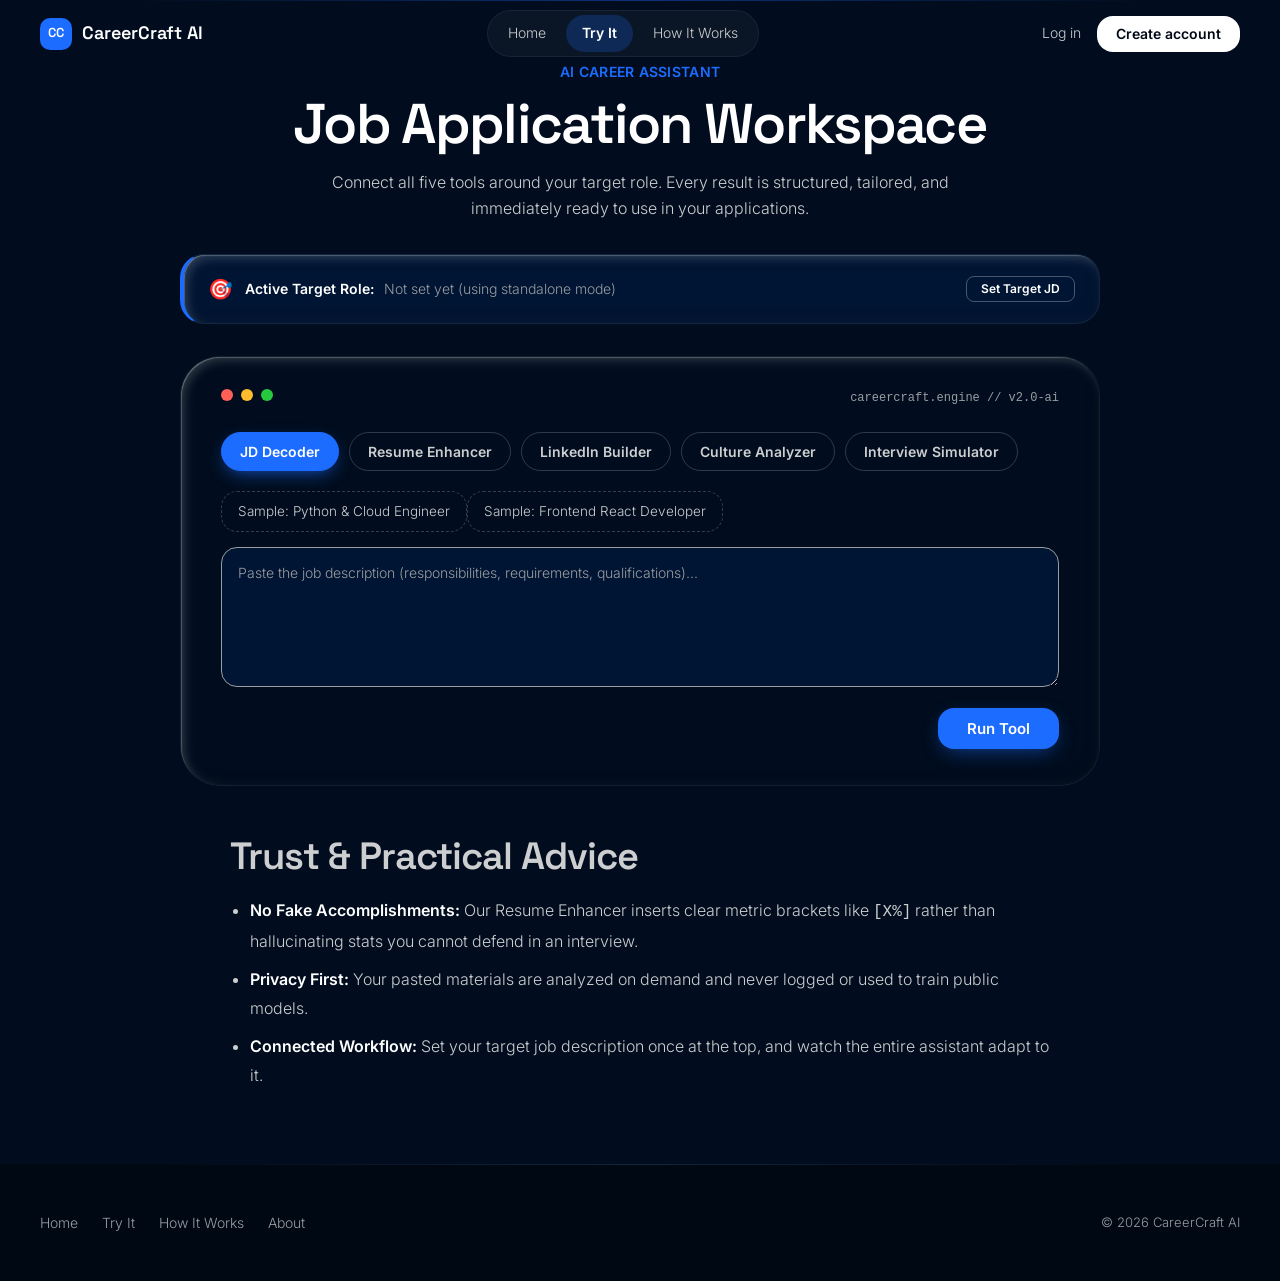
==== src/main/resources/static/try.html @ e19ee3cd "Initial commit: CareerCraft AI application suite with Gemini 2.5 Flash, structured JSON intelligence" ====
<!DOCTYPE html>
<html lang="en">
<head>
  <meta charset="UTF-8">
  <meta name="viewport" content="width=device-width, initial-scale=1.0">
  <title>Application Workspace | CareerCraft AI</title>
  <meta name="description" content="One workspace to decode job postings, tailor resume bullets, craft LinkedIn branding, research culture, and practice interactive interview questions.">
  <link rel="preconnect" href="https://fonts.googleapis.com">
  <link rel="preconnect" href="https://fonts.gstatic.com" crossorigin>
  <link href="https://fonts.googleapis.com/css2?family=Inter:wght@100;300;600&family=Space+Grotesk:wght@600&display=swap" rel="stylesheet">
  <link rel="stylesheet" href="css/tokens.css">
  <link rel="stylesheet" href="css/base.css">
  <link rel="stylesheet" href="css/components.css">
  <link rel="stylesheet" href="css/pages.css">
</head>
<body>
  <nav class="nav">
    <a href="index.html" class="nav__logo">
      <span class="nav__logo-mark">CC</span>
      CareerCraft AI
    </a>
    <div class="nav__links">
      <a href="index.html" class="nav__link">Home</a>
      <a href="try.html" class="nav__link nav__link--active">Try It</a>
      <a href="how-it-works.html" class="nav__link">How It Works</a>
    </div>
    <div class="nav__right">
      <a href="login.html" class="nav__login-link">Log in</a>
      <a href="signup.html" class="btn-nav-white">Create account</a>
      <button class="nav__toggle" aria-expanded="false" aria-label="Toggle menu">&#x2630;</button>
    </div>
  </nav>

  <main class="band-deep" style="min-height: calc(100vh - 64px); padding: var(--spacing-64) clamp(var(--spacing-20), 4vw, var(--spacing-40));">
    <div class="try-header text-center reveal" style="margin-bottom: var(--spacing-32);">
      <p class="text-eyebrow text-blue" style="margin-bottom: var(--spacing-12);">AI CAREER ASSISTANT</p>
      <h1 class="text-heading" style="margin-bottom: var(--spacing-16);">Job Application Workspace</h1>
      <p class="text-body text-fog" style="max-width: 680px; margin: 0 auto;">Connect all five tools around your target role. Every result is structured, tailored, and immediately ready to use in your applications.</p>
    </div>

    <!-- ═══ CONNECTED TARGET ROLE BANNER ═══ -->
    <div class="card reveal" style="max-width: 920px; margin: 0 auto var(--spacing-32); padding: 18px 24px; border-left: 4px solid var(--color-signal-blue); background: var(--color-indigo-surface);">
      <div style="display: flex; justify-content: space-between; align-items: center; flex-wrap: wrap; gap: 12px;">
        <div style="display: flex; align-items: center; gap: 12px;">
          <span style="font-size: 20px;">🎯</span>
          <div>
            <strong style="color: var(--color-paper-white); font-size: 14px;">Active Target Role:</strong>
            <span id="target-role-label" style="color: var(--color-fog); font-size: 14px; margin-left: 6px;">Not set yet</span>
          </div>
        </div>
        <div style="display: flex; gap: 8px;">
          <button id="btn-set-target" class="btn-ghost" style="padding: 6px 14px; font-size: 12px; border-radius: 8px;">Set Target JD</button>
          <button id="btn-clear-target" class="btn-ghost" style="padding: 6px 14px; font-size: 12px; border-radius: 8px; display: none;">Clear</button>
        </div>
      </div>
      <!-- Target JD Input Drawer -->
      <div id="target-role-drawer" style="display: none; margin-top: 14px; padding-top: 14px; border-top: 1px solid rgba(255,255,255,0.08);">
        <p style="font-size: 13px; color: var(--color-mist); margin-bottom: 8px;">Paste your target job posting once. All tools will automatically customize their suggestions for this role.</p>
        <textarea id="target-role-input" class="field__textarea" style="min-height: 90px; font-size: 13px;" placeholder="Paste job title & description here..."></textarea>
        <div style="display: flex; justify-content: flex-end; gap: 8px; margin-top: 10px;">
          <button id="btn-save-target" class="btn-primary" style="padding: 8px 16px; font-size: 13px;">Save Role Context</button>
        </div>
      </div>
    </div>

    <!-- ═══ WORKSPACE INTERFACE ═══ -->
    <div class="card try-workspace reveal" style="border-radius: var(--radius-largecontainers); max-width: 920px; margin: 0 auto var(--spacing-48);">
      <div class="try-workspace__toolbar" aria-hidden="true">
        <span class="try-workspace__dot try-workspace__dot--red"></span>
        <span class="try-workspace__dot try-workspace__dot--yellow"></span>
        <span class="try-workspace__dot try-workspace__dot--green"></span>
        <span style="margin-left: auto; font-size: 12px; color: var(--color-mist); font-family: monospace;">careercraft.engine // v2.0-ai</span>
      </div>

      <!-- Tool selector -->
      <div class="try-workspace__selector pill-group" style="margin-bottom: var(--spacing-20);">
        <button class="pill" data-tool="jd-decoder">JD Decoder</button>
        <button class="pill" data-tool="resume-enhancer">Resume Enhancer</button>
        <button class="pill" data-tool="linkedin-builder">LinkedIn Builder</button>
        <button class="pill" data-tool="culture-analyzer">Culture Analyzer</button>
        <button class="pill" data-tool="interview-simulator">Interview Simulator</button>
      </div>

      <!-- Example chips / helper shortcuts -->
      <div class="try-workspace__chips" style="margin-bottom: 12px;"></div>

      <!-- Main Input Box -->
      <div class="try-workspace__input-area">
        <textarea id="demo-input" class="field__textarea" style="min-height: 140px; font-size: 14px; line-height: 1.6;" placeholder=""></textarea>
      </div>

      <!-- Run Action Row -->
      <div class="try-workspace__run-row" style="display: flex; justify-content: space-between; align-items: center; margin-top: 14px;">
        <span id="workspace-context-hint" style="font-size: 12px; color: var(--color-mist);"></span>
        <button id="demo-run" class="btn-primary" style="padding: 12px 28px;">Run Tool</button>
      </div>

      <!-- Loading State -->
      <div id="demo-loading" style="display: none; padding: 36px 20px; text-align: center;">
        <div style="display: inline-block; width: 36px; height: 36px; border: 3px solid rgba(28,108,255,0.2); border-top-color: var(--color-signal-blue); border-radius: 50%; animation: spin 0.8s linear infinite;"></div>
        <p style="margin-top: 14px; color: var(--color-paper-white); font-weight: 500;">Analyzing with AI Engine...</p>
        <p id="demo-loading-sub" style="font-size: 12px; color: var(--color-mist); margin-top: 4px;">Structuring application-ready output</p>
      </div>

      <!-- ═══ STRUCTURED RESULT PANEL ═══ -->
      <div class="try-workspace__result">
        <div class="result-panel">
          <div class="result-panel__header" style="display: flex; justify-content: space-between; align-items: center;">
            <div class="result-panel__title" id="result-title">STRUCTURED RESULT</div>
            <button id="demo-copy-all" class="btn-copy">Copy All</button>
          </div>
          <!-- Designed interactive container -->
          <div class="result-panel__body" id="structured-result-container" style="padding: 24px;"></div>
        </div>
      </div>

      <!-- Guest limit notice -->
      <div class="try-workspace__notice notice" style="display: none; margin-top: var(--spacing-24);">
        <p><strong>You've completed your 3 free guest runs!</strong> Create a free account to unlock a generous daily limit and permanently save all your application outputs.</p>
        <div class="notice__actions" style="margin-top: 14px; display: flex; gap: 12px;">
          <a href="signup.html" class="btn-primary">Create free account</a>
          <a href="login.html" class="btn-ghost">Log in</a>
        </div>
      </div>
    </div>

    <!-- Good to know info -->
    <div class="try-good-to-know reveal" style="max-width: 820px; margin: 0 auto; color: var(--color-fog);">
      <h2 class="text-heading-sm" style="margin-bottom: var(--spacing-16);">Trust & Practical Advice</h2>
      <ul style="line-height: 1.8;">
        <li><strong>No Fake Accomplishments:</strong> Our Resume Enhancer inserts clear metric brackets like <code>[X%]</code> rather than hallucinating stats you cannot defend in an interview.</li>
        <li><strong>Privacy First:</strong> Your pasted materials are analyzed on demand and never logged or used to train public models.</li>
        <li><strong>Connected Workflow:</strong> Set your target job description once at the top, and watch the entire assistant adapt to it.</li>
      </ul>
    </div>
  </main>

  <footer class="footer">
    <div class="footer__inner">
      <div class="footer__links">
        <a href="index.html" class="footer__link">Home</a>
        <a href="try.html" class="footer__link">Try It</a>
        <a href="how-it-works.html" class="footer__link">How It Works</a>
        <a href="about.html" class="footer__link">About</a>
      </div>
      <p class="footer__copy">&copy; 2026 CareerCraft AI</p>
    </div>
  </footer>

  <style>
    @keyframes spin { to { transform: rotate(360deg); } }
    .skill-chip {
      display: inline-flex;
      align-items: center;
      gap: 6px;
      padding: 6px 14px;
      border-radius: 999px;
      background: rgba(28, 108, 255, 0.12);
      border: 1px solid rgba(28, 108, 255, 0.28);
      color: var(--color-paper-white);
      font-size: 13px;
      margin: 4px;
      cursor: pointer;
      transition: all 0.2s ease;
    }
    .skill-chip:hover {
      background: rgba(28, 108, 255, 0.24);
      transform: translateY(-1px);
    }
    .red-flag-card {
      background: rgba(255, 68, 51, 0.08);
      border-left: 3px solid var(--color-tag-coral);
      padding: 12px 16px;
      border-radius: 0 10px 10px 0;
      margin-bottom: 10px;
    }
    .variant-card {
      background: rgba(255, 255, 255, 0.03);
      border: 1px solid rgba(255, 255, 255, 0.08);
      border-radius: 12px;
      padding: 16px 20px;
      margin-bottom: 14px;
      transition: border-color 0.2s ease;
    }
    .variant-card:hover {
      border-color: rgba(28, 108, 255, 0.4);
    }
  </style>

  <script src="js/api.js"></script>
  <script src="js/auth.js"></script>
  <script src="js/reveal.js"></script>
  <script src="js/demo.js"></script>
  <script src="js/nav.js"></script>
</body>
</html>
---- src/main/resources/static/css/tokens.css ----
/* ============================================================
   tokens.css — CareerCraft AI Design Tokens
   Source: DESIGN.md §9
   ============================================================ */

:root {
  /* Colours: surfaces */
  --color-midnight-canvas: #000814;
  --color-deep-surface: #010d1e;
  --color-indigo-surface: #001533;
  --color-cobalt-surface: #00215e;

  /* Colours: text, border, action */
  --color-paper-white: #ffffff;
  --color-fog: #ccced0;
  --color-mist: #999ca1;
  --color-steel-border: #11263b;
  --color-signal-blue: #1c6cff;

  /* Colours: tags */
  --color-tag-coral: #ff4433;
  --color-tag-lime: #00cc4b;
  --color-tag-tangerine: #ff8833;
  --color-tag-hot-pink: #ff33aa;
  --color-tag-violet: #9019e6;
  --color-tag-sunflower: #ffcc02;
  --color-tag-sky: #00acfe;
  --color-tag-ember: #ea687c;
  --color-tag-olive: #94ae43;
  --color-tag-slate: #5c6f8a;

  /* Fonts */
  --font-display: 'Space Grotesk', ui-sans-serif, system-ui, -apple-system, BlinkMacSystemFont, "Segoe UI", Roboto, sans-serif;
  --font-body: 'Inter', ui-sans-serif, system-ui, -apple-system, BlinkMacSystemFont, "Segoe UI", Roboto, sans-serif;
  --font-eyebrow: var(--font-body);
  --font-weight-thin: 100;
  --font-weight-light: 300;
  --font-weight-semibold: 600;

  /* Type scale */
  --text-caption: 12px;      --leading-caption: 1.2;      --tracking-caption: 0;
  --text-body-sm: 14px;      --leading-body-sm: 1.4;      --tracking-body-sm: -0.14px;
  --text-body: 16px;         --leading-body: 1.4;         --tracking-body: -0.16px;
  --text-body-lg: 18px;      --leading-body-lg: 1.6;      --tracking-body-lg: -0.18px;
  --text-subheading: 24px;   --leading-subheading: 1.4;   --tracking-subheading: -0.24px;
  --text-eyebrow: 28px;      --leading-eyebrow: 1;        --tracking-eyebrow: 1.12px;
  --text-heading-sm: clamp(28px, 4vw, 38px);  --leading-heading-sm: 1.3;  --tracking-heading-sm: -0.76px;
  --text-heading: clamp(36px, 6vw, 56px);     --leading-heading: 1.2;     --tracking-heading: -1.12px;
  --text-heading-lg: clamp(40px, 7vw, 64px);  --leading-heading-lg: 1.1;  --tracking-heading-lg: -0.64px;
  --text-display: clamp(56px, 11vw, 148px);   --leading-display: 0.9;     --tracking-display: -0.02em;

  /* Spacing (base 4px) */
  --spacing-unit: 4px;
  --spacing-4: 4px;   --spacing-8: 8px;    --spacing-12: 12px;  --spacing-16: 16px;
  --spacing-20: 20px; --spacing-24: 24px;  --spacing-28: 28px;  --spacing-32: 32px;
  --spacing-40: 40px; --spacing-48: 48px;  --spacing-56: 56px;  --spacing-64: 64px;
  --spacing-80: 80px; --spacing-88: 88px;  --spacing-112: 112px; --spacing-160: 160px;

  /* Layout */
  --page-max-width: 1200px;
  --section-gap-min: 80px;
  --section-gap-max: 120px;
  --card-padding: 24px;
  --element-gap: 16px;
  --measure: 60ch;

  /* Radii */
  --radius-images: 8px;
  --radius-buttons: 16px;
  --radius-tags: 20px;
  --radius-cards: 24px;
  --radius-largecontainers: 40px;
  --radius-pills: 9999px;

  /* Elevation (inset only) */
  --shadow-md: rgba(255,255,255,0.16) 4px 4px 16px -4px inset,
               rgba(0,0,0,0.2) -4px -4px 16px -4px inset,
               rgba(255,255,255,0.08) 4px 4px 8px 0 inset,
               rgba(255,255,255,0.4) 1px 1px 1px -0.5px inset;
  --shadow-pressed: rgba(0,0,0,0.2) -4px -4px 16px -4px inset;
  --shadow-glow: rgba(38,113,217,0.08) 0 0 12px 0 inset,
                 rgba(0,0,0,0.32) 0 -4px 8px 0 inset;

  /* Surface aliases */
  --surface-canvas: var(--color-midnight-canvas);
  --surface-deep: var(--color-deep-surface);
  --surface-indigo: var(--color-indigo-surface);
  --surface-cobalt: var(--color-cobalt-surface);
}
---- src/main/resources/static/css/base.css ----
/* base.css — reset, type, layout, nav, buttons, footer */
:root{--ease:cubic-bezier(.16,1,.3,1);--ease-spring:cubic-bezier(.34,1.56,.64,1)}
*,*::before,*::after{box-sizing:border-box;margin:0;padding:0}
html{scroll-behavior:smooth;scroll-padding-top:88px}
body{font-family:var(--font-body);font-weight:300;font-size:var(--text-body);line-height:1.6;background:var(--color-midnight-canvas);color:var(--color-paper-white);-webkit-font-smoothing:antialiased;overflow-x:hidden}
h1,h2,h3{font-family:var(--font-display);font-weight:600;line-height:1.15;letter-spacing:-.02em}
a{color:var(--color-signal-blue);text-decoration:none;transition:color .25s var(--ease)}
a:hover{color:#6da2ff}
ul,ol{padding-left:1.25em}
li{margin-bottom:.6em}
strong{font-weight:600;color:var(--color-paper-white)}
:focus-visible{outline:2px solid var(--color-signal-blue);outline-offset:3px;border-radius:6px}
::selection{background:var(--color-signal-blue);color:#fff}

/* Type utilities */
.text-display{font-family:var(--font-display);font-weight:600;font-size:var(--text-display);line-height:.95;letter-spacing:-.035em}
.text-heading{font-size:clamp(34px,5.2vw,56px);letter-spacing:-.03em;line-height:1.1}
.text-heading-sm{font-size:clamp(26px,3.4vw,38px);letter-spacing:-.025em;line-height:1.2}
.text-eyebrow{font-family:var(--font-body);font-weight:600;font-size:14px;letter-spacing:.02em;line-height:1.2}
.text-body{font-size:var(--text-body)}
.text-body-lg{font-size:clamp(17px,1.6vw,19px);line-height:1.65}
.text-caption{font-size:var(--text-caption)}
.text-blue{color:var(--color-signal-blue)}
.text-fog{color:var(--color-fog)}
.text-mist{color:var(--color-mist)}
.text-center{text-align:center}
.measure{max-width:var(--measure)}

/* Layout bands */
main{display:block}
.section{padding:clamp(72px,10vw,120px) clamp(24px,5vw,40px)}
.section:first-child{padding-top:clamp(128px,16vw,176px)}
.section__inner{max-width:var(--page-max-width);margin:0 auto}
.band-canvas{background:var(--color-midnight-canvas)}
.band-deep{background:var(--color-deep-surface);position:relative}
.band-deep::before{content:"";position:absolute;top:0;left:10%;right:10%;height:1px;background:linear-gradient(90deg,transparent,rgba(28,108,255,.4),transparent)}

/* Nav */
.nav{position:fixed;inset:0 0 auto 0;z-index:100;height:68px;display:flex;align-items:center;justify-content:space-between;gap:24px;padding:0 clamp(20px,4vw,40px);transition:background .4s var(--ease),backdrop-filter .4s var(--ease),border-color .4s var(--ease);border-bottom:1px solid transparent}
.nav--scrolled{background:rgba(0,8,20,.72);-webkit-backdrop-filter:blur(16px) saturate(1.4);backdrop-filter:blur(16px) saturate(1.4);border-color:rgba(255,255,255,.06)}
.nav__logo{display:flex;align-items:center;gap:10px;font-family:var(--font-display);font-weight:600;font-size:18px;color:var(--color-paper-white)}
.nav__logo:hover{color:#fff}
.nav__logo-mark{display:grid;place-items:center;width:32px;height:32px;border-radius:10px;background:var(--color-signal-blue);font-size:13px;letter-spacing:0;transition:transform .5s var(--ease-spring)}
.nav__logo:hover .nav__logo-mark{transform:rotate(-8deg) scale(1.08)}
.nav__links{display:flex;gap:4px;padding:4px;border-radius:999px;background:rgba(255,255,255,.04);border:1px solid rgba(255,255,255,.06)}
.nav__link{padding:7px 16px;border-radius:999px;font-size:14px;font-weight:300;color:var(--color-fog);transition:background .3s var(--ease),color .3s var(--ease)}
.nav__link:hover{color:#fff;background:rgba(255,255,255,.07)}
.nav__link--active{color:#fff;background:rgba(28,108,255,.22);font-weight:600}
.nav__right{display:flex;align-items:center;gap:16px}
.nav__login-link{font-size:14px;color:var(--color-fog)}
.nav__login-link:hover{color:#fff}
.nav__toggle{display:none;background:none;border:1px solid rgba(255,255,255,.15);color:#fff;width:40px;height:40px;border-radius:12px;font-size:18px;cursor:pointer;transition:background .2s}
.nav__toggle:hover{background:rgba(255,255,255,.08)}

/* Buttons */
.btn-primary,.btn-ghost,.btn-nav-white,.btn-copy{display:inline-flex;align-items:center;justify-content:center;gap:8px;font-family:var(--font-body);font-weight:600;font-size:15px;line-height:1;padding:13px 22px;border-radius:var(--radius-buttons);border:1px solid transparent;cursor:pointer;position:relative;overflow:hidden;transition:transform .35s var(--ease),box-shadow .35s var(--ease),background .25s,border-color .25s,color .25s}
.btn-primary{background:var(--color-signal-blue);color:#fff;box-shadow:0 6px 20px -6px rgba(28,108,255,.6)}
.btn-primary::after{content:"";position:absolute;inset:0;background:linear-gradient(110deg,transparent 30%,rgba(255,255,255,.28) 50%,transparent 70%);transform:translateX(-120%);transition:transform .7s var(--ease)}
.btn-primary:hover{color:#fff;transform:translateY(-2px);box-shadow:0 12px 32px -6px rgba(28,108,255,.75)}
.btn-primary:hover::after{transform:translateX(120%)}
.btn-primary:active,.btn-ghost:active,.btn-nav-white:active{transform:translateY(0) scale(.97);box-shadow:var(--shadow-pressed)}
.btn-primary:disabled{opacity:.6;cursor:progress;transform:none}
.btn-primary--lg{padding:17px 32px;font-size:17px}
.btn-ghost{background:transparent;color:#fff;border-color:rgba(255,255,255,.28)}
.btn-ghost:hover{color:#fff;background:rgba(255,255,255,.08);border-color:rgba(255,255,255,.6);transform:translateY(-2px)}
.btn-nav-white{background:#fff;color:var(--color-midnight-canvas);padding:10px 18px;font-size:14px}
.btn-nav-white:hover{color:var(--color-midnight-canvas);transform:translateY(-2px);box-shadow:0 8px 24px -6px rgba(255,255,255,.4)}

/* Footer */
.footer{background:var(--color-midnight-canvas);padding:48px clamp(24px,5vw,40px);position:relative}
.footer::before{content:"";position:absolute;top:0;left:10%;right:10%;height:1px;background:linear-gradient(90deg,transparent,var(--color-steel-border),transparent)}
.footer__inner{max-width:var(--page-max-width);margin:0 auto;display:flex;flex-wrap:wrap;gap:20px;justify-content:space-between;align-items:center}
.footer__links{display:flex;flex-wrap:wrap;gap:24px}
.footer__link{color:var(--color-mist);font-size:14px}
.footer__link:hover{color:#fff}
.footer__copy{color:var(--color-mist);font-size:13px}

/* Scroll reveal (class added by reveal.js) */
.reveal{opacity:0;transform:translateY(28px);filter:blur(6px);transition:opacity .8s var(--ease),transform .8s var(--ease),filter .8s var(--ease)}
.reveal--visible{opacity:1;transform:none;filter:none}
.reveal-delay-1{transition-delay:.08s}.reveal-delay-2{transition-delay:.16s}.reveal-delay-3{transition-delay:.24s}.reveal-delay-4{transition-delay:.32s}

@media (max-width:860px){
  .nav__toggle{display:block}
  .nav__login-link{display:none}
  .nav__links{position:absolute;top:76px;left:16px;right:16px;flex-direction:column;border-radius:20px;padding:10px;background:rgba(1,13,30,.96);-webkit-backdrop-filter:blur(16px);backdrop-filter:blur(16px);opacity:0;transform:translateY(-10px) scale(.98);pointer-events:none;transition:opacity .3s var(--ease),transform .4s var(--ease)}
  .nav__links--open{opacity:1;transform:none;pointer-events:auto}
  .nav__link{padding:12px 16px;border-radius:12px}
}
@media (prefers-reduced-motion:reduce){
  *,*::before,*::after{animation-duration:.01ms!important;transition-duration:.01ms!important;scroll-behavior:auto!important}
  .reveal{opacity:1;transform:none;filter:none}
}
---- src/main/resources/static/css/components.css ----
/* components.css — cards, tags, pills, chips, forms, results, notices */

/* Card with cursor spotlight (--mx/--my set in nav.js) */
.card{position:relative;overflow:hidden;background:var(--color-deep-surface);border:1px solid rgba(255,255,255,.07);border-radius:var(--radius-cards);padding:var(--card-padding);box-shadow:var(--shadow-md);transition:transform .5s var(--ease),border-color .4s var(--ease),box-shadow .5s var(--ease)}
.card::before{content:"";position:absolute;inset:0;background:radial-gradient(360px circle at var(--mx,50%) var(--my,0%),rgba(28,108,255,.16),transparent 60%);opacity:0;transition:opacity .4s;pointer-events:none}
.card:hover{transform:translateY(-6px);border-color:rgba(28,108,255,.45)}
.card:hover::before{opacity:1}

/* Tags */
.tag{display:inline-block;padding:8px 16px;border-radius:var(--radius-tags);font-size:13px;font-weight:600;line-height:1.2;color:var(--color-midnight-canvas);white-space:nowrap;transition:transform .4s var(--ease-spring),filter .3s}
.tag:hover{filter:brightness(1.1)}
.tag--sky{background:var(--color-tag-sky)}
.tag--sunflower{background:var(--color-tag-sunflower)}
.tag--violet{background:var(--color-tag-violet);color:#fff}
.tag--lime{background:var(--color-tag-lime)}
.tag--coral{background:var(--color-tag-coral)}
.tag--slate{background:var(--color-tag-slate);color:#fff}

/* Pills & chips */
.pill-group{display:flex;flex-wrap:wrap;gap:10px}
.pill{font-family:var(--font-body);font-size:14px;font-weight:600;padding:10px 18px;border-radius:var(--radius-pills);background:transparent;border:1px solid rgba(255,255,255,.18);color:var(--color-fog);cursor:pointer;transition:background .3s var(--ease),color .3s,border-color .3s,transform .4s var(--ease-spring)}
.pill:hover{border-color:rgba(255,255,255,.5);color:#fff;transform:translateY(-2px)}
.pill:active{transform:scale(.95)}
.pill--active{background:var(--color-signal-blue);border-color:var(--color-signal-blue);color:#fff;box-shadow:0 6px 18px -6px rgba(28,108,255,.8)}
.chip{font-family:var(--font-body);font-weight:300;font-size:13.5px;text-align:left;line-height:1.45;padding:10px 16px;border-radius:16px;background:var(--color-deep-surface);border:1px dashed rgba(255,255,255,.2);color:var(--color-fog);cursor:pointer;transition:border-color .3s,background .3s,transform .4s var(--ease),color .3s;animation:chipIn .5s var(--ease)}
.chip:hover{border-color:var(--color-signal-blue);color:#fff;background:rgba(28,108,255,.1);transform:translateY(-2px)}
@keyframes chipIn{from{opacity:0;transform:translateY(6px)}to{opacity:1;transform:none}}

/* Forms */
.field{margin-bottom:18px}
.field__label{display:block;margin-bottom:8px;font-size:14px;font-weight:600;color:var(--color-fog);transition:color .25s}
.field:focus-within .field__label{color:#fff}
.field__input,.field__textarea{width:100%;font-family:var(--font-body);font-weight:300;font-size:16px;line-height:1.6;color:#fff;background:var(--color-indigo-surface);border:1px solid var(--color-mist);border-radius:16px;padding:14px 16px;transition:border-color .25s,box-shadow .35s var(--ease),background .25s}
.field__input:hover,.field__textarea:hover{border-color:var(--color-fog)}
.field__input:focus,.field__textarea:focus{outline:none;border-color:var(--color-signal-blue);box-shadow:0 0 0 4px rgba(28,108,255,.25);background:#001a40}
.field__textarea{min-height:170px;resize:vertical}
.field__textarea::placeholder,.field__input::placeholder{color:var(--color-mist)}
.field__error{color:var(--color-tag-coral);font-size:14px;font-weight:600}
.field__error:not(:empty)::before{content:"! ";font-weight:600}

/* Result panel: grid-row trick animates height smoothly */
.try-workspace__result{display:none;opacity:0;transition:opacity .4s var(--ease),margin .4s var(--ease);margin-top:0}
.try-workspace__result--visible{display:block !important;opacity:1 !important;margin-top:28px !important}
.result-panel{overflow:hidden;background:var(--color-indigo-surface);border:1px solid rgba(28,108,255,.3);border-radius:20px}
.result-panel__header{display:flex;justify-content:space-between;align-items:center;padding:14px 20px;background:rgba(0,0,0,.25);border-bottom:1px solid rgba(255,255,255,.06)}
.result-panel__title{font-size:13px;font-weight:600;color:var(--color-fog)}
.result-panel__body{padding:22px 24px;line-height:1.75;font-size:16px;color:var(--color-paper-white);max-width:75ch}
.btn-copy{background:transparent;color:var(--color-fog);border-color:rgba(255,255,255,.2);padding:8px 14px;font-size:13px;border-radius:12px}
.btn-copy:hover{color:#fff;border-color:#fff;background:rgba(255,255,255,.08)}

/* Notice (guest limit) */
.notice{background:var(--color-deep-surface);border:1px solid var(--color-steel-border);border-radius:16px;padding:20px 24px;color:var(--color-fog)}
.notice__actions{display:flex;flex-wrap:wrap;gap:12px;margin-top:16px}
.try-workspace__notice{max-height:0;opacity:0;overflow:hidden;padding-top:0;padding-bottom:0;border-width:0;margin-top:0;transition:max-height .6s var(--ease),opacity .5s,padding .5s var(--ease),margin .5s var(--ease)}
.try-workspace__notice--visible{max-height:320px;opacity:1;padding:20px 24px;border-width:1px;margin-top:24px}

/* Step number */
.step-number{flex:none;display:grid;place-items:center;width:44px;height:44px;border-radius:50%;background:var(--color-deep-surface);border:2px solid var(--color-signal-blue);color:#fff;font-family:var(--font-display);font-weight:600;font-size:18px;box-shadow:0 0 0 6px var(--color-deep-surface);transition:background .4s var(--ease),transform .5s var(--ease-spring)}

/* History */
.history-list{display:flex;flex-direction:column;gap:16px}
.history-entry{background:var(--color-deep-surface);border:1px solid rgba(255,255,255,.07);border-radius:20px;padding:22px 24px;box-shadow:var(--shadow-md);transition:transform .4s var(--ease),border-color .3s;animation:chipIn .6s var(--ease) backwards}
.history-entry:hover{transform:translateY(-3px);border-color:rgba(28,108,255,.4)}
.history-entry:nth-child(2){animation-delay:.07s}.history-entry:nth-child(3){animation-delay:.14s}.history-entry:nth-child(4){animation-delay:.21s}
.history-entry__header{display:flex;justify-content:space-between;align-items:center;gap:12px;margin-bottom:14px}
.history-entry__tool-tag{font-size:12px;padding:5px 12px}
.history-entry__date{font-size:13px;color:var(--color-mist)}
.history-entry__input{color:var(--color-mist);font-size:14px;display:-webkit-box;-webkit-line-clamp:3;-webkit-box-orient:vertical;overflow:hidden;margin-bottom:14px;padding-left:12px;border-left:2px solid var(--color-steel-border)}
.history-entry__result{white-space:pre-wrap;line-height:1.7;font-size:15px}

/* ---------- Structured results ---------- */
.res{display:flex;flex-direction:column;gap:22px}
.res-title{font-size:13px;font-weight:600;color:var(--color-fog);margin-bottom:10px;font-family:var(--font-body);letter-spacing:0}
.res-verdict{font-size:18px;line-height:1.55;padding:16px 18px;border-radius:16px;background:rgba(28,108,255,.12);border:1px solid rgba(28,108,255,.3)}
.res-chips{display:flex;flex-wrap:wrap;gap:8px}
.res-chip{font-size:13.5px;padding:6px 14px;border-radius:999px;animation:chipIn .5s var(--ease) backwards}
.res-chip--must{background:var(--color-signal-blue);color:#fff;font-weight:600}
.res-chip--nice{border:1px solid rgba(255,255,255,.25);color:var(--color-fog)}
.res-flags{display:flex;flex-direction:column;gap:10px}
.res-flag{padding:14px 16px;border-radius:14px;border-left:3px solid var(--color-tag-coral);background:rgba(255,68,51,.07)}
.res-flag__phrase{display:block;font-weight:600;font-size:15px;quotes:"“" "”"}
.res-flag__why{color:var(--color-fog);font-size:14.5px;margin-top:4px}
.res-empty{color:var(--color-fog);font-size:14.5px}
.res-label{display:inline-block;font-size:12px;font-weight:600;padding:3px 10px;border-radius:999px;background:rgba(255,255,255,.1);color:var(--color-fog);margin-bottom:8px}
.res-label--after{background:var(--color-tag-lime);color:var(--color-midnight-canvas);margin:0}
.res-before{padding:16px 18px;border-radius:14px;border:1px dashed rgba(255,255,255,.2);color:var(--color-mist)}
.res-variant{padding:16px 18px;border-radius:16px;background:var(--color-deep-surface);border:1px solid rgba(0,204,75,.35);transition:border-color .3s,transform .4s var(--ease);animation:chipIn .5s var(--ease) backwards}
.res-variant:hover{border-color:var(--color-tag-lime);transform:translateY(-2px)}
.res-variant__head{display:flex;justify-content:space-between;align-items:center;margin-bottom:10px}
.res-variant__text{font-size:16.5px;line-height:1.6}
.res-variant__note{margin-top:8px;font-size:13.5px;color:var(--color-mist)}
.res-list{color:var(--color-fog);font-size:14.5px}
---- src/main/resources/static/css/pages.css ----
/* pages.css — page-specific layout */

/* ---------- Home hero ---------- */
.hero{position:relative;min-height:100svh;display:flex;flex-direction:column;align-items:center;justify-content:center;text-align:center;padding:140px clamp(24px,5vw,40px) 96px;overflow:hidden;isolation:isolate}
.hero__orb{position:absolute;z-index:-2;top:50%;left:50%;width:min(90vw,900px);aspect-ratio:1;translate:-50% -50%;border-radius:50%;background:conic-gradient(from 0deg,rgba(28,108,255,.38),rgba(144,25,230,.28),rgba(0,172,254,.25),rgba(28,108,255,.38));filter:blur(110px);animation:orbSpin 28s linear infinite;transform:translate(var(--px,0),var(--py,0));transition:transform .6s var(--ease)}
@keyframes orbSpin{to{rotate:360deg}}
.hero__noise{position:absolute;inset:0;z-index:-1;opacity:.05;pointer-events:none;background-image:url("data:image/svg+xml,%3Csvg viewBox='0 0 200 200' xmlns='http://www.w3.org/2000/svg'%3E%3Cfilter id='n'%3E%3CfeTurbulence type='fractalNoise' baseFrequency='.85' numOctaves='3'/%3E%3C/filter%3E%3Crect width='100%25' height='100%25' filter='url(%23n)'/%3E%3C/svg%3E")}
.hero__eyebrow{display:inline-flex;align-items:center;gap:10px;padding:7px 16px;border-radius:999px;border:1px solid rgba(255,255,255,.14);background:rgba(255,255,255,.05);color:var(--color-fog);margin-bottom:28px}
.hero__eyebrow::before{content:"";width:7px;height:7px;border-radius:50%;background:var(--color-tag-lime);box-shadow:0 0 0 0 rgba(0,204,75,.6);animation:ping 2s infinite}
@keyframes ping{70%{box-shadow:0 0 0 9px rgba(0,204,75,0)}100%{box-shadow:0 0 0 0 rgba(0,204,75,0)}}
.hero__headline{font-size:clamp(46px,9vw,128px);max-width:14ch;margin-bottom:28px;background:linear-gradient(180deg,#fff 30%,#9fb8e8);-webkit-background-clip:text;background-clip:text;-webkit-text-fill-color:transparent}
.hero__subtext{max-width:58ch;color:var(--color-fog);margin-bottom:40px}
.hero__cta{display:flex;flex-wrap:wrap;gap:14px;justify-content:center}
.hero__tags{position:absolute;inset:0;pointer-events:none;z-index:1}
.hero__tag{position:absolute;pointer-events:auto;cursor:default;box-shadow:0 10px 30px -8px rgba(0,0,0,.6)}
@media (max-width:1000px){
  .hero__tags{position:static;display:flex;flex-wrap:wrap;gap:10px;justify-content:center;margin-top:48px;pointer-events:auto}
  .hero__tag{position:static}
}

/* ---------- Why ---------- */
.why-section{display:grid;grid-template-columns:auto 1fr;gap:clamp(24px,5vw,56px);align-items:stretch}
.why-section__accent{width:3px;border-radius:3px;background:linear-gradient(180deg,var(--color-signal-blue),var(--color-tag-violet),transparent)}
.why-section__content{max-width:var(--measure)}
.why-section__content .text-body-lg{font-size:clamp(20px,2.4vw,28px);line-height:1.5;letter-spacing:-.01em}

/* ---------- Tools bento ---------- */
.tools-section{display:grid;grid-template-columns:repeat(6,1fr);gap:20px}
.tool-card{display:flex;flex-direction:column;gap:14px;padding:32px;grid-column:span 2}
.tool-card:nth-child(n+4){grid-column:span 3}
.tool-card::after{content:"";position:absolute;left:0;top:0;height:3px;width:100%;background:var(--accent,var(--color-signal-blue));transform:scaleX(.18);transform-origin:left;transition:transform .7s var(--ease)}
.tool-card:hover::after{transform:scaleX(1)}
.tool-card:nth-child(1){--accent:var(--color-tag-sky)}.tool-card:nth-child(2){--accent:var(--color-tag-sunflower)}.tool-card:nth-child(3){--accent:var(--color-tag-violet)}.tool-card:nth-child(4){--accent:var(--color-tag-lime)}.tool-card:nth-child(5){--accent:var(--color-tag-coral)}
.tool-card__name{font-size:26px}
.tool-card__desc{color:var(--color-fog);flex:1}
.well{background:var(--color-midnight-canvas);border:1px solid rgba(255,255,255,.07);border-radius:16px;padding:14px 16px;font-size:13.5px;color:var(--color-mist);line-height:1.5;transition:border-color .3s,color .3s}
.tool-card:hover .well{border-color:var(--accent);color:var(--color-fog)}
@media (max-width:900px){.tools-section{grid-template-columns:1fr}.tool-card,.tool-card:nth-child(n+4){grid-column:auto}}

/* ---------- Closing CTA ---------- */
.closing-cta{max-width:880px;margin:0 auto;text-align:center;padding:clamp(40px,7vw,80px) clamp(24px,5vw,56px);border-radius:var(--radius-largecontainers);background:radial-gradient(ellipse at 50% 0%,rgba(28,108,255,.28),transparent 65%),var(--color-indigo-surface);border:1px solid rgba(28,108,255,.3);box-shadow:var(--shadow-glow)}
.closing-cta .text-body-lg{max-width:52ch;margin-left:auto;margin-right:auto}
.closing-cta__buttons{display:flex;flex-wrap:wrap;gap:14px;justify-content:center}

/* ---------- How it works ---------- */
.hiw-intro{max-width:760px;margin:0 auto}
.hiw-steps{max-width:760px;position:relative}
.hiw-step{display:flex;gap:24px;align-items:flex-start;position:relative;padding-bottom:36px}
.hiw-step:not(:last-child)::before{content:"";position:absolute;left:21px;top:44px;bottom:0;width:2px;background:linear-gradient(180deg,var(--color-signal-blue),rgba(28,108,255,.1))}
.hiw-step__content{padding-top:8px}
.hiw-step__title{font-size:22px;margin-bottom:6px}
.hiw-step__text{color:var(--color-fog)}
.hiw-step:hover .step-number{background:var(--color-signal-blue);transform:scale(1.1)}
.hiw-cards{display:grid;grid-template-columns:repeat(auto-fit,minmax(min(100%,360px),1fr));gap:24px;max-width:1000px}
.hiw-card{padding:32px}
.hiw-card h2{margin-bottom:20px}
.hiw-card li{color:var(--color-fog)}
.hiw-closing{text-align:center}

/* ---------- Try It ---------- */
.try-header{max-width:720px;margin:0 auto 40px}
.try-instructions{max-width:720px;margin:0 auto 40px;color:var(--color-fog)}
.try-instructions ol{padding-left:1.4em}
.try-workspace{max-width:880px;margin:0 auto;padding:32px clamp(20px,4vw,40px) 36px}
.try-workspace:hover{transform:none}
.try-workspace::before{display:none}
.try-workspace__toolbar{display:flex;gap:8px;margin-bottom:24px}
.try-workspace__dot{width:12px;height:12px;border-radius:50%;background:#ff5f56}
.try-workspace__dot--yellow{background:#ffbd2e}.try-workspace__dot--green{background:#27c93f}
.try-workspace__chips{margin:18px 0 14px;min-height:44px}
.try-workspace__run-row{display:flex;justify-content:flex-end;margin-top:16px}
.try-good-to-know{max-width:720px;margin:0 auto;color:var(--color-fog)}

/* ---------- Auth ---------- */
.auth-page{min-height:100svh;display:grid;place-items:center;padding:110px 24px 64px;position:relative;overflow:hidden}
.auth-page::before{content:"";position:absolute;width:520px;height:520px;border-radius:50%;background:radial-gradient(circle,rgba(28,108,255,.25),transparent 70%);filter:blur(40px);animation:orbSpin 20s linear infinite;pointer-events:none}
.auth-card{width:100%;max-width:440px;position:relative;z-index:1}
.auth-card:hover{transform:none}
.auth-card h1{font-size:32px;margin-bottom:8px}
.auth-card__subtitle{color:var(--color-fog);margin-bottom:24px}
.auth-form .btn-primary{width:100%;margin-top:8px;padding:15px}
.auth-footer{margin-top:22px;text-align:center;font-size:14px;color:var(--color-fog)}
.auth-small-print{margin-top:12px;text-align:center;font-size:12.5px;color:var(--color-mist)}

/* ---------- About / History ---------- */
.about-page{max-width:760px}
.about-page p{color:var(--color-fog);line-height:1.8;margin-bottom:16px}
.about-credits{color:var(--color-fog)}
.history-page{max-width:820px}
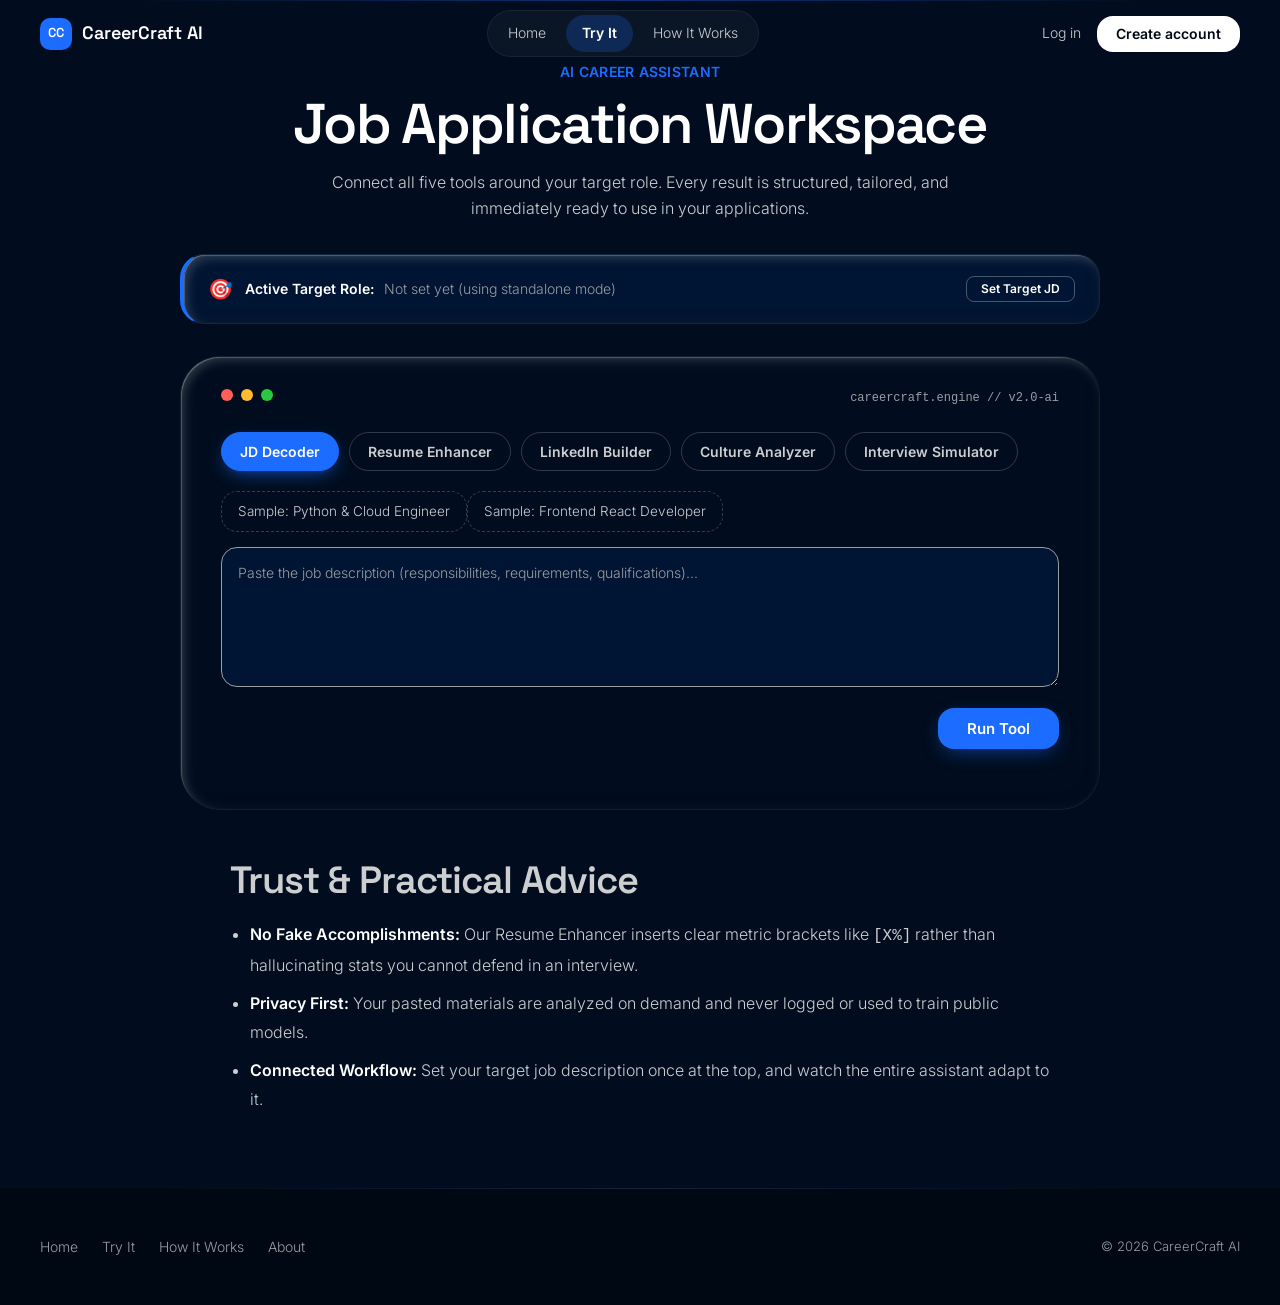
==== commit b86abca9: "fix: site-wide review -- 6 bugs fixed - Remove .trim() from password fields (auth.js) - Fix guest-li" ====
--- a/src/main/resources/static/try.html
+++ b/src/main/resources/static/try.html
@@ -115,7 +115,7 @@
       </div>
 
       <!-- Guest limit notice -->
-      <div class="try-workspace__notice notice" style="display: none; margin-top: var(--spacing-24);">
+      <div class="try-workspace__notice notice" style="margin-top: var(--spacing-24);">
         <p><strong>You've completed your 3 free guest runs!</strong> Create a free account to unlock a generous daily limit and permanently save all your application outputs.</p>
         <div class="notice__actions" style="margin-top: 14px; display: flex; gap: 12px;">
           <a href="signup.html" class="btn-primary">Create free account</a>
--- a/src/main/resources/static/css/pages.css
+++ b/src/main/resources/static/css/pages.css
@@ -44,7 +44,7 @@
 
 /* ---------- How it works ---------- */
 .hiw-intro{max-width:760px;margin:0 auto}
-.hiw-steps{max-width:760px;position:relative}
+.hiw-steps{max-width:760px;position:relative;margin:0 auto}
 .hiw-step{display:flex;gap:24px;align-items:flex-start;position:relative;padding-bottom:36px}
 .hiw-step:not(:last-child)::before{content:"";position:absolute;left:21px;top:44px;bottom:0;width:2px;background:linear-gradient(180deg,var(--color-signal-blue),rgba(28,108,255,.1))}
 .hiw-step__content{padding-top:8px}
@@ -82,8 +82,7 @@
 .auth-footer{margin-top:22px;text-align:center;font-size:14px;color:var(--color-fog)}
 .auth-small-print{margin-top:12px;text-align:center;font-size:12.5px;color:var(--color-mist)}
 
-/* ---------- About / History ---------- */
-.about-page{max-width:760px}
+.about-page{max-width:760px;margin:0 auto}
 .about-page p{color:var(--color-fog);line-height:1.8;margin-bottom:16px}
 .about-credits{color:var(--color-fog)}
-.history-page{max-width:820px}
+.history-page{max-width:820px;margin:0 auto}
